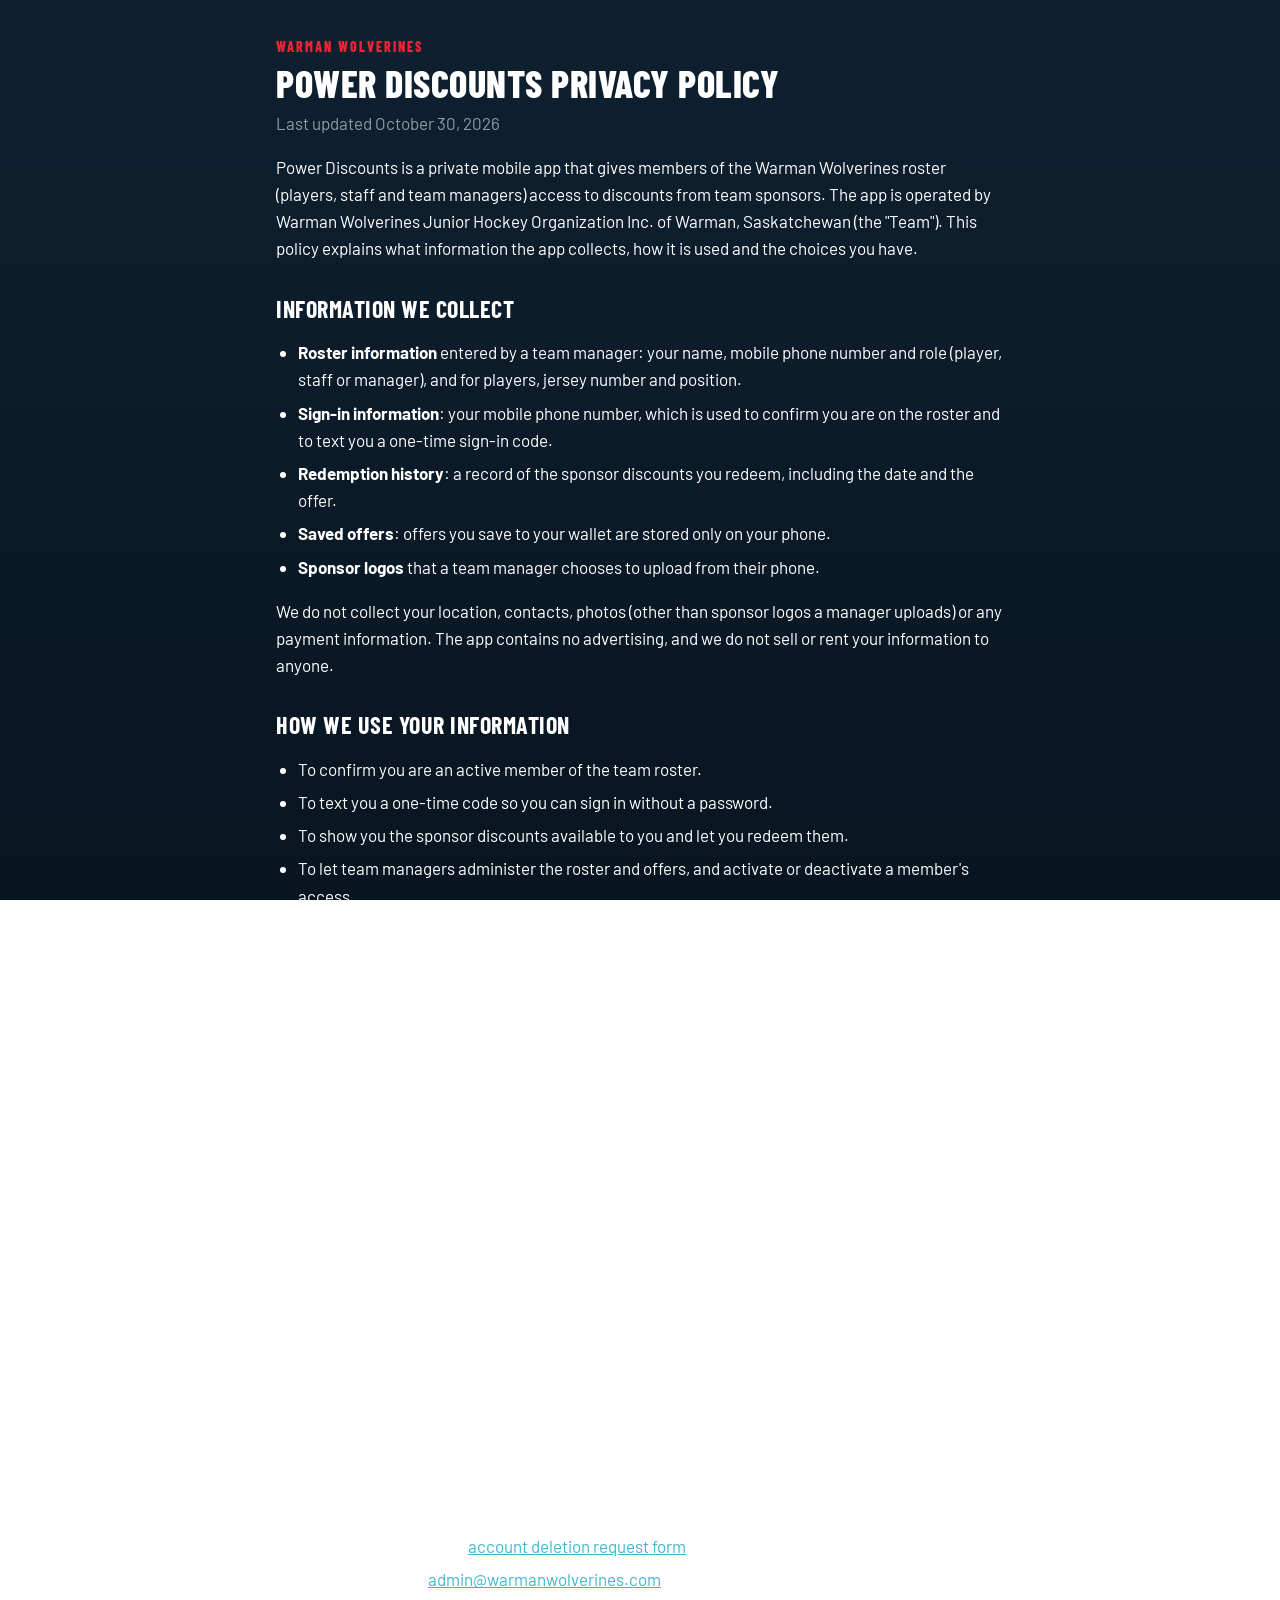
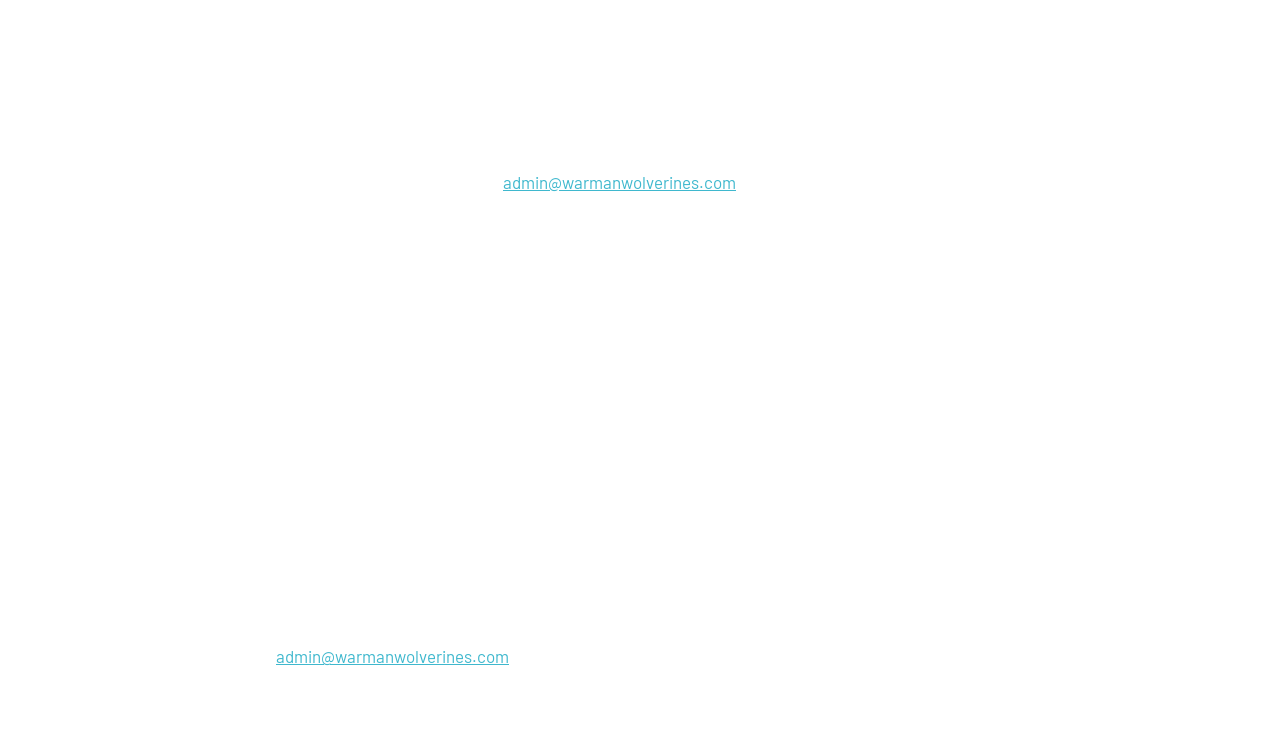
==== privacy.html @ 32222dd9 "Add privacy policy for Power Discounts app This file contains the privacy policy for the Power Disco" ====
<!doctype html>
<html lang="en">
<head>
<meta charset="utf-8">
<meta name="viewport" content="width=device-width, initial-scale=1">
<title>Power Discounts Privacy Policy</title>
<link rel="preconnect" href="https://fonts.googleapis.com">
<link href="https://fonts.googleapis.com/css2?family=Barlow:wght@400;600;700&family=Barlow+Condensed:wght@700;800&display=swap" rel="stylesheet">
<link rel="stylesheet" href="style.css">
</head>
<body>
<main class="page">
  <p class="eyebrow">Warman Wolverines</p>
  <h1>Power Discounts Privacy Policy</h1>
  <p class="meta">Last updated October 30, 2026</p>

  <p>Power Discounts is a private mobile app that gives members of the Warman Wolverines roster
  (players, staff and team managers) access to discounts from team sponsors. The app is operated by
  Warman Wolverines Junior Hockey Organization Inc. of Warman, Saskatchewan (the "Team"). This policy
  explains what information the app collects, how it is used and the choices you have.</p>

  <h2>Information we collect</h2>
  <ul>
    <li><strong>Roster information</strong> entered by a team manager: your name, mobile phone number
    and role (player, staff or manager), and for players, jersey number and position.</li>
    <li><strong>Sign-in information</strong>: your mobile phone number, which is used to confirm you are
    on the roster and to text you a one-time sign-in code.</li>
    <li><strong>Redemption history</strong>: a record of the sponsor discounts you redeem, including the
    date and the offer.</li>
    <li><strong>Saved offers</strong>: offers you save to your wallet are stored only on your phone.</li>
    <li><strong>Sponsor logos</strong> that a team manager chooses to upload from their phone.</li>
  </ul>
  <p>We do not collect your location, contacts, photos (other than sponsor logos a manager uploads)
  or any payment information. The app contains no advertising, and we do not sell or rent your
  information to anyone.</p>

  <h2>How we use your information</h2>
  <ul>
    <li>To confirm you are an active member of the team roster.</li>
    <li>To text you a one-time code so you can sign in without a password.</li>
    <li>To show you the sponsor discounts available to you and let you redeem them.</li>
    <li>To let team managers administer the roster and offers, and activate or deactivate a member's access.</li>
  </ul>

  <h2>How your information is stored and shared</h2>
  <p>Your information is stored in a database hosted by Supabase, our backend service provider, on
  servers located in the United States. Information is sent between the app and the database over
  encrypted connections. Inside the app, you can see only your own profile and redemption history;
  team managers can see the roster and redemption activity so they can run the program.</p>
  <p>Sign-in codes are sent by text message through Twilio, our SMS provider, which receives your
  phone number for that purpose. These providers process information only to provide their services
  to us. We do not share your information with anyone else except where required by law.</p>

  <h2>Data retention</h2>
  <p>We keep your roster information and redemption history for as long as you are on the team
  roster. When you leave the team, a manager can deactivate or delete your record, and you can
  delete your account at any time as described below.</p>

  <h2 id="delete">Deleting your account</h2>
  <p>You can delete your account and data at any time:</p>
  <ul>
    <li><strong>In the app:</strong> open <em>Profile</em> and tap <em>Delete my account</em>. Your profile,
    redemption history and sign-in account are deleted immediately, and the saved offers on your
    phone are cleared.</li>
    <li><strong>On the web:</strong> submit the <a href="delete-account.html">account deletion request form</a>.</li>
    <li><strong>By email:</strong> write to <a href="mailto:admin@warmanwolverines.com">admin@warmanwolverines.com</a>.</li>
  </ul>
  <p>Requests made on the web or by email are completed within 30 days. We do not keep any of your
  information after deletion unless the law requires us to.</p>

  <h2>Your choices and rights</h2>
  <p>You may ask us to review, correct or delete the personal information we hold about you by
  contacting your team manager or emailing
  <a href="mailto:admin@warmanwolverines.com">admin@warmanwolverines.com</a>. Because sign-in relies on
  your phone number matching the roster, deleting your information ends your access to the app.</p>

  <h2>Children's privacy</h2>
  <p>Power Discounts is intended for members of the team roster. It is not directed to children under
  13, and we do not knowingly collect information from children under 13. A parent or guardian who
  believes we have collected such information should contact us so we can delete it.</p>

  <h2>Changes to this policy</h2>
  <p>We may update this policy from time to time. Changes take effect when posted on this page, and
  the date at the top will be updated.</p>

  <h2>Contact</h2>
  <p>Warman Wolverines Junior Hockey Organization Inc.<br>
  Warman, Saskatchewan<br>
  <a href="mailto:admin@warmanwolverines.com">admin@warmanwolverines.com</a></p>
</main>
</body>
</html>
---- style.css ----
:root {
  --bg: #081521;
  --bg-top: #0e2030;
  --card: #132b3d;
  --border: #1e3a4f;
  --red: #ee2433;
  --teal: #3fb8ce;
  --muted: #8c9aa6;
  --text: #ffffff;
}
* { box-sizing: border-box; }
body {
  margin: 0;
  background: linear-gradient(180deg, var(--bg-top), var(--bg)) fixed;
  color: var(--text);
  font: 400 17px/1.6 'Barlow', system-ui, sans-serif;
}
.page { max-width: 760px; margin: 0 auto; padding: 40px 16px 64px; }
.eyebrow {
  margin: 0;
  color: var(--red);
  font: 800 14px/1 'Barlow Condensed', sans-serif;
  letter-spacing: 2px;
  text-transform: uppercase;
}
h1, h2 {
  font-family: 'Barlow Condensed', sans-serif;
  text-transform: uppercase;
  letter-spacing: 0.5px;
  line-height: 1.15;
}
h1 { font-size: 38px; font-weight: 800; margin: 8px 0 4px; }
h2 { font-size: 24px; font-weight: 700; margin: 32px 0 8px; }
.card h2 { margin-top: 0; }
.meta { color: var(--muted); margin-top: 0; }
a { color: var(--teal); }
ul { padding-left: 22px; }
li { margin: 6px 0; }
.card {
  background: var(--card);
  border: 1px solid var(--border);
  border-left: 4px solid var(--red);
  border-radius: 10px;
  padding: 20px;
  margin: 24px 0;
}
.tip { color: var(--teal); }
label { display: block; margin: 14px 0; font-weight: 600; }
.req { color: var(--muted); font-weight: 400; }
input, textarea {
  display: block;
  width: 100%;
  margin-top: 6px;
  padding: 12px;
  border-radius: 8px;
  border: 1px solid var(--border);
  background: var(--bg);
  color: var(--text);
  font: inherit;
}
button {
  margin-top: 8px;
  padding: 14px 22px;
  border: 0;
  border-radius: 8px;
  background: var(--red);
  color: #fff;
  font: 700 16px 'Barlow', sans-serif;
  cursor: pointer;
}
button:disabled { opacity: 0.6; cursor: default; }
#status { min-height: 1.6em; }
#status.ok { color: var(--teal); }
#status.error { color: #ff8a93; }
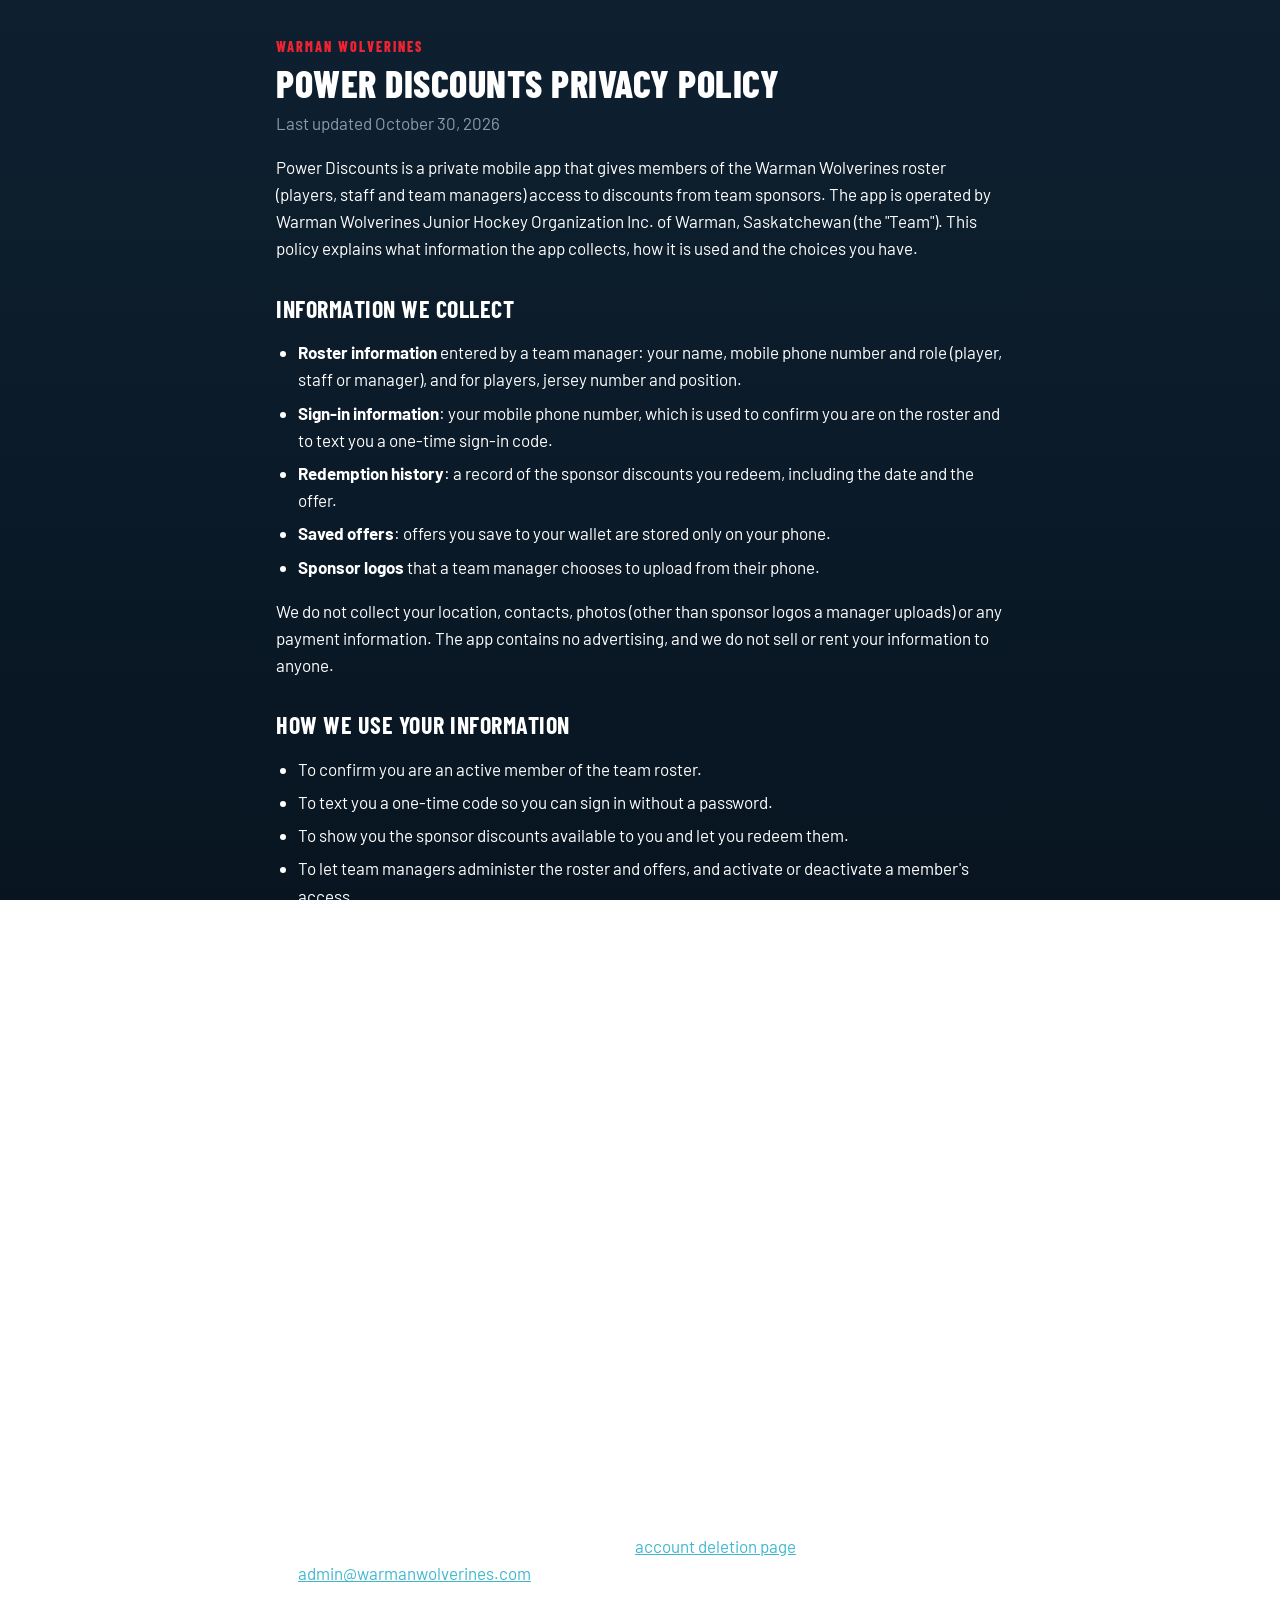
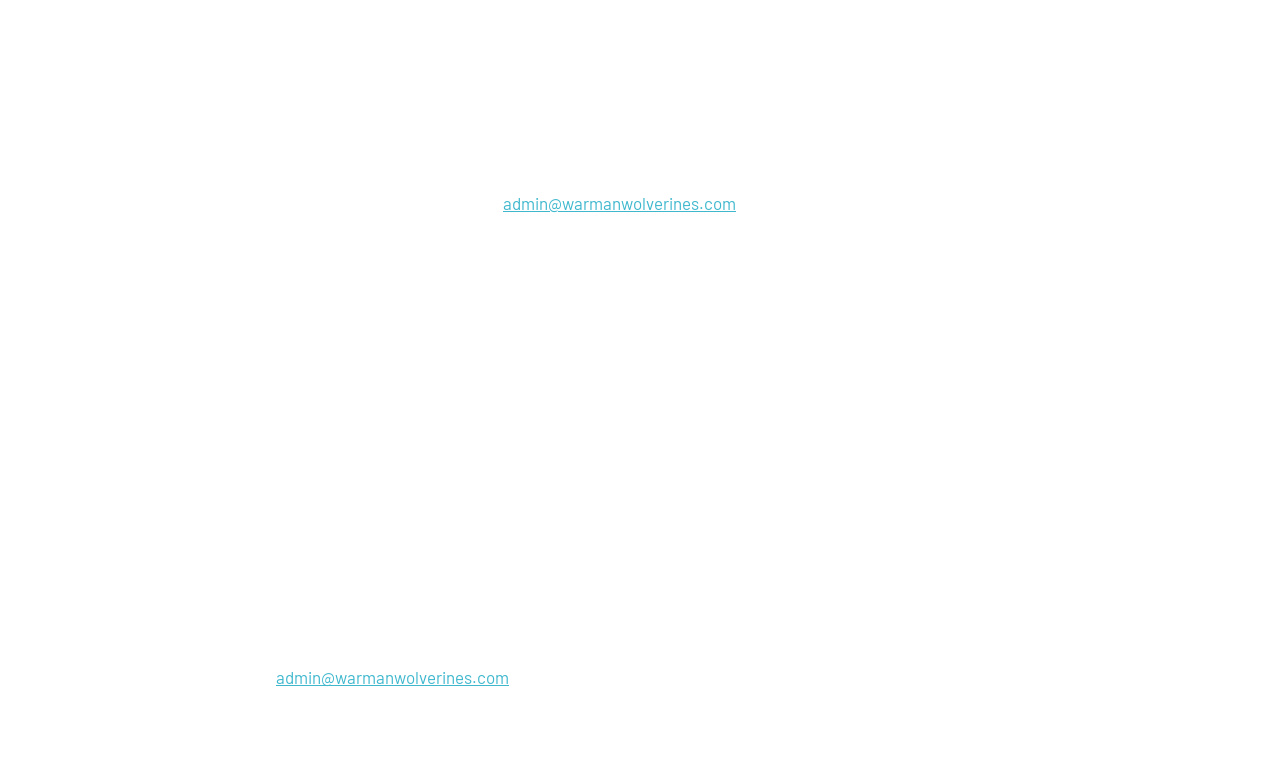
==== commit 24a38914: "Update account deletion instructions for clarity" ====
--- a/privacy.html
+++ b/privacy.html
@@ -62,10 +62,9 @@
     <li><strong>In the app:</strong> open <em>Profile</em> and tap <em>Delete my account</em>. Your profile,
     redemption history and sign-in account are deleted immediately, and the saved offers on your
     phone are cleared.</li>
-    <li><strong>On the web:</strong> submit the <a href="delete-account.html">account deletion request form</a>.</li>
-    <li><strong>By email:</strong> write to <a href="mailto:admin@warmanwolverines.com">admin@warmanwolverines.com</a>.</li>
+    <li><strong>By email or on the web:</strong> follow the steps on our <a href="delete-account.html">account deletion page</a>, or write to <a href="mailto:admin@warmanwolverines.com">admin@warmanwolverines.com</a> with the subject "Delete my Power Discounts account" and the mobile number on the roster.</li>
   </ul>
-  <p>Requests made on the web or by email are completed within 30 days. We do not keep any of your
+  <p>Email requests are completed within 30 days. We do not keep any of your
   information after deletion unless the law requires us to.</p>
 
   <h2>Your choices and rights</h2>
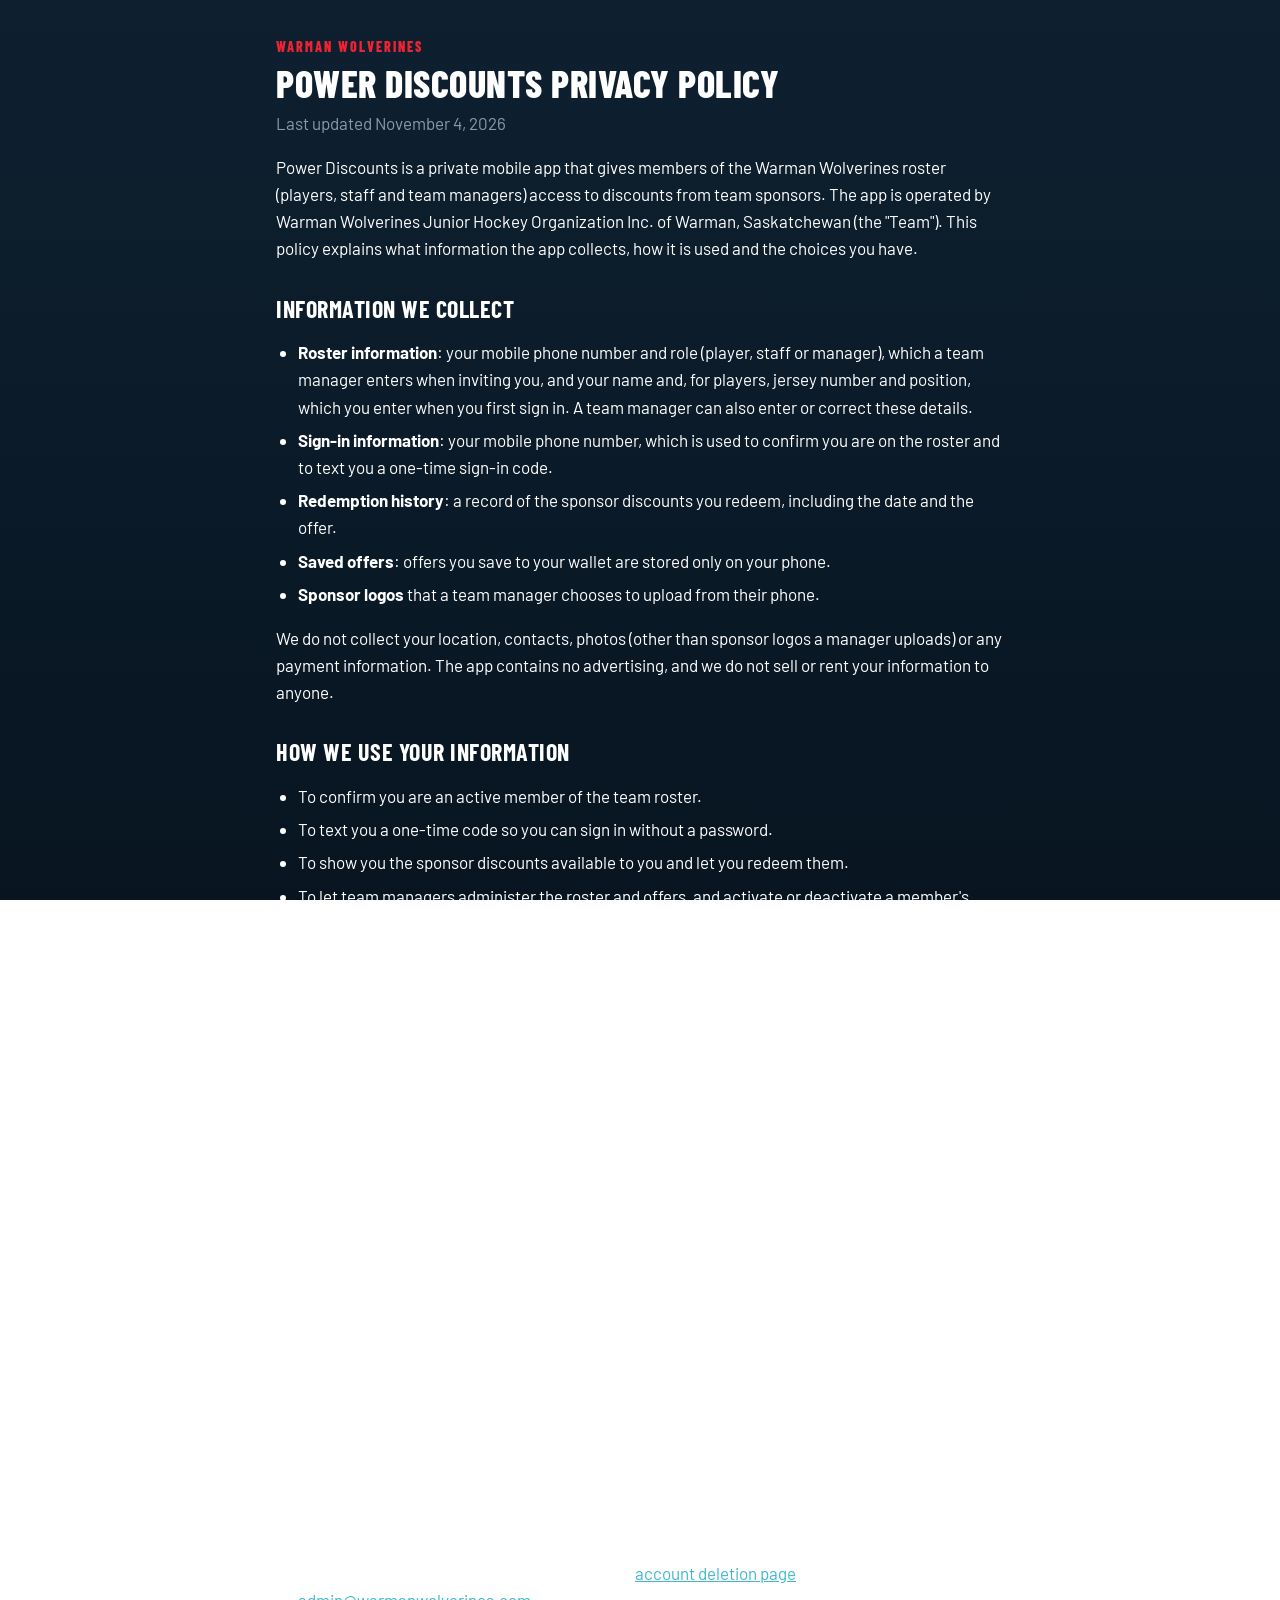
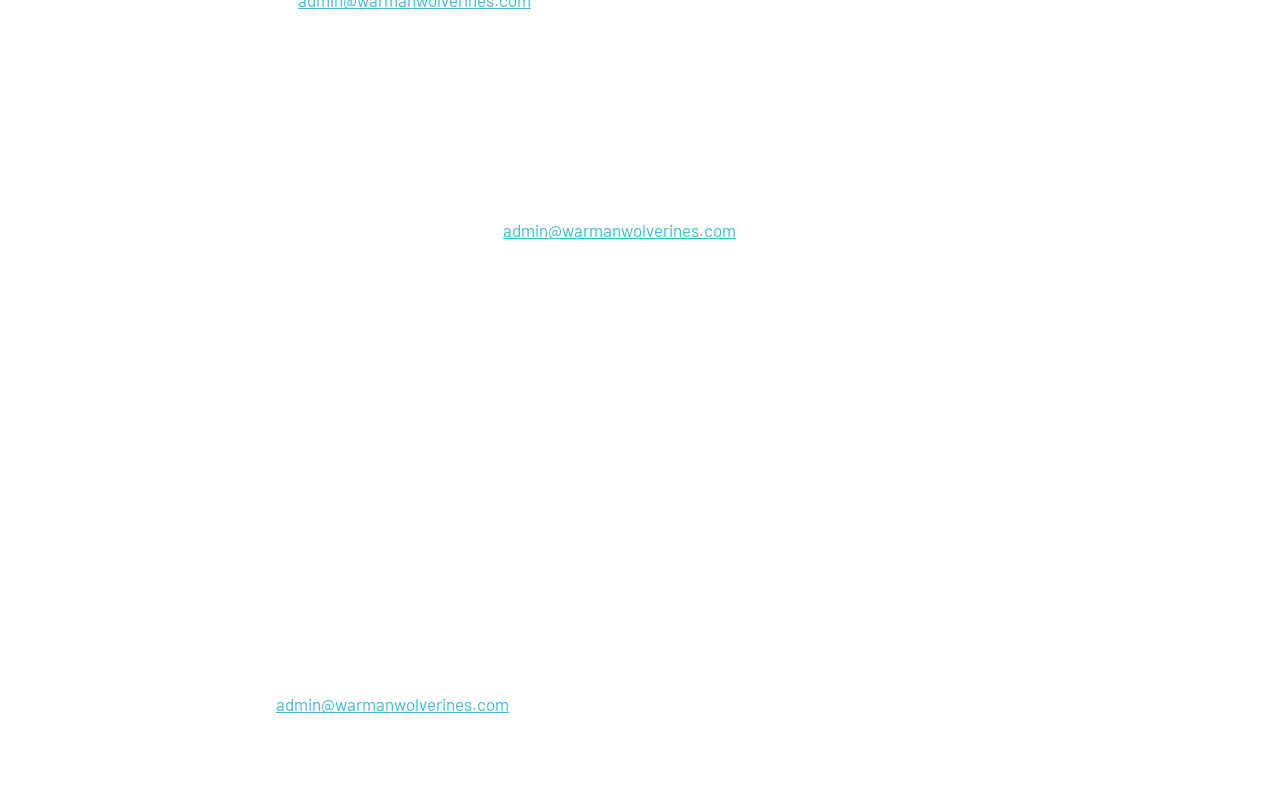
==== commit ed45178f: "Privacy policy: members now enter their own name, jersey and position" ====
--- a/privacy.html
+++ b/privacy.html
@@ -12,7 +12,7 @@
 <main class="page">
   <p class="eyebrow">Warman Wolverines</p>
   <h1>Power Discounts Privacy Policy</h1>
-  <p class="meta">Last updated October 30, 2026</p>
+  <p class="meta">Last updated November 4, 2026</p>
 
   <p>Power Discounts is a private mobile app that gives members of the Warman Wolverines roster
   (players, staff and team managers) access to discounts from team sponsors. The app is operated by
@@ -21,8 +21,10 @@
 
   <h2>Information we collect</h2>
   <ul>
-    <li><strong>Roster information</strong> entered by a team manager: your name, mobile phone number
-    and role (player, staff or manager), and for players, jersey number and position.</li>
+    <li><strong>Roster information</strong>: your mobile phone number and role (player, staff or
+    manager), which a team manager enters when inviting you, and your name and, for players, jersey
+    number and position, which you enter when you first sign in. A team manager can also enter or
+    correct these details.</li>
     <li><strong>Sign-in information</strong>: your mobile phone number, which is used to confirm you are
     on the roster and to text you a one-time sign-in code.</li>
     <li><strong>Redemption history</strong>: a record of the sponsor discounts you redeem, including the
--- a/style.css
+++ b/style.css
@@ -69,6 +69,15 @@
   cursor: pointer;
 }
 button:disabled { opacity: 0.6; cursor: default; }
+a.button {
+  display: inline-block;
+  padding: 14px 22px;
+  border-radius: 8px;
+  background: var(--red);
+  color: #fff;
+  font: 700 16px 'Barlow', sans-serif;
+  text-decoration: none;
+}
 #status { min-height: 1.6em; }
 #status.ok { color: var(--teal); }
 #status.error { color: #ff8a93; }
